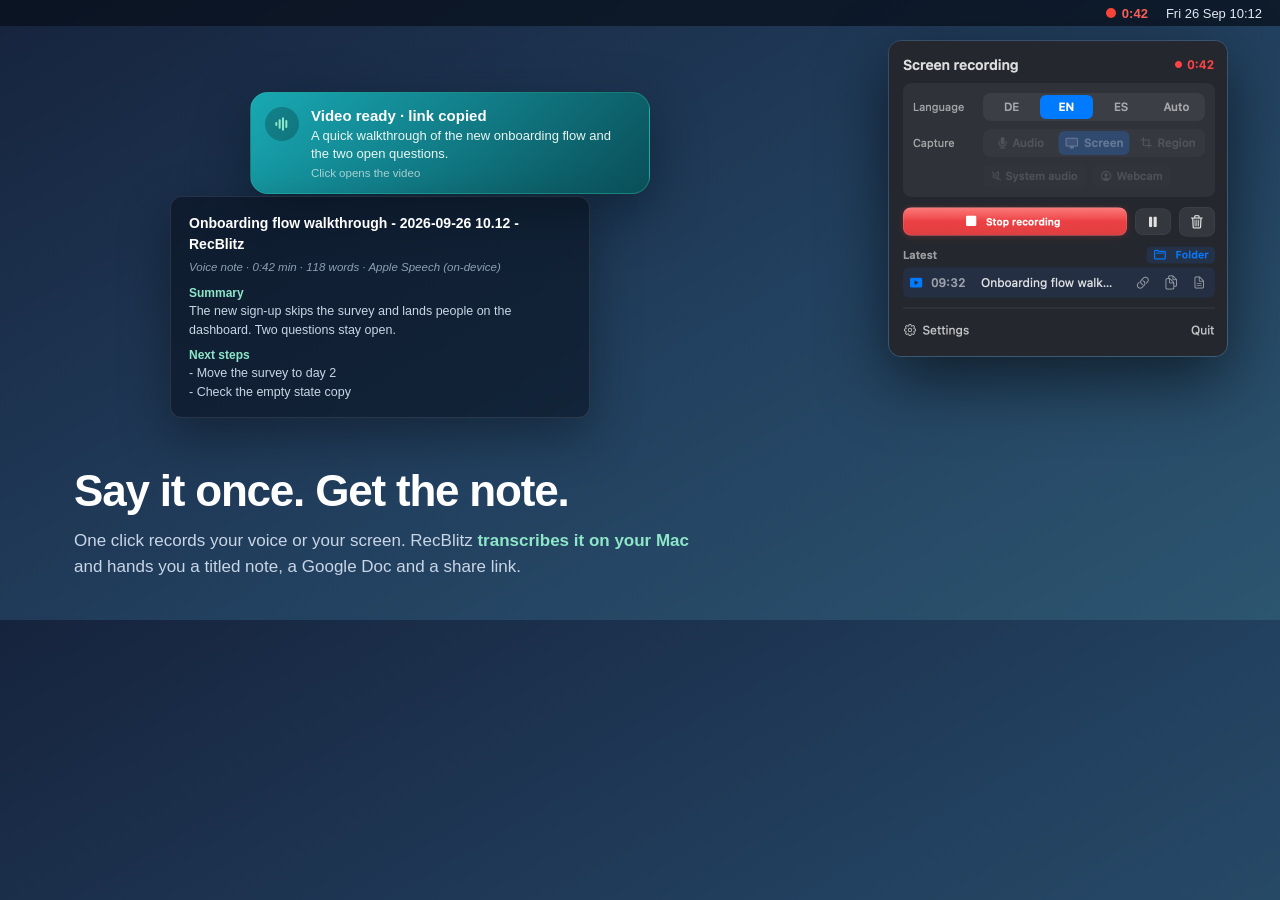
==== docs/hero.html @ 5b82ba0d "RecBlitz 2.0: voice notes and screen recordings from the menu bar One click records a voice note or " ====
<!doctype html>
<meta charset="utf-8">
<style>
  /* Titelbild. Panel und Einstellungen sind echte Renderings der App
     (RecBlitz --render-panel ... --lang=en --demo-config), nur die Szene
     drumherum ist HTML. Farben wie die MeetingBlitz-Webseite. */
  * { margin:0; padding:0; box-sizing:border-box; }
  body { width:1280px; height:620px; overflow:hidden; position:relative;
    background: linear-gradient(150deg,#16233d 0%,#22405f 55%,#2c5570 100%);
    font: 400 14px -apple-system,"SF Pro Text","Helvetica Neue",sans-serif; color:#fff; }
  .menubar { height:26px; background:rgba(8,14,26,.72); display:flex; align-items:center;
    justify-content:flex-end; gap:18px; padding:0 18px; font-size:13px; color:#e6edf6; }
  .menubar .rec { display:flex; align-items:center; gap:6px; color:#ff6259; font-weight:600;
    font-variant-numeric:tabular-nums; }
  .menubar .rec i { width:10px; height:10px; border-radius:50%; background:#ff453a; display:block; }
  .panel { position:absolute; right:52px; top:40px; width:340px; border-radius:13px; overflow:hidden;
    box-shadow:0 24px 64px rgba(0,0,0,.55); border:.5px solid rgba(255,255,255,.10); }
  .panel img { width:340px; display:block; }
  .banner { position:absolute; left:250px; top:92px; width:400px; padding:14px 18px 14px 14px;
    border-radius:18px; display:flex; gap:12px; align-items:flex-start;
    background:linear-gradient(135deg,#18A9B4,#0A4E58); border:1px solid rgba(46,199,160,.35);
    box-shadow:0 18px 50px rgba(4,20,30,.5); }
  .banner .ic { width:34px; height:34px; border-radius:50%; background:rgba(0,0,0,.22); flex:none;
    display:flex; align-items:center; justify-content:center; }
  .banner b { display:block; font-size:15px; font-weight:600; }
  .banner p { font-size:13px; color:#EAF6F2; margin-top:3px; line-height:1.35; }
  .banner small { display:block; font-size:11.5px; color:rgba(234,246,242,.7); margin-top:5px; }
  .note { position:absolute; left:170px; top:196px; width:420px; padding:16px 18px; border-radius:12px;
    background:rgba(7,14,27,.55); border:1px solid rgba(255,255,255,.10); font-size:12.5px; color:#c9d6e6;
    box-shadow:0 18px 50px rgba(0,0,0,.35); line-height:1.5; }
  .note .h { color:#fff; font-weight:700; font-size:14px; margin-bottom:4px; }
  .note .m { color:#8fa0b5; font-style:italic; font-size:11.5px; margin-bottom:8px; }
  .note .s { color:#8EE6C8; font-weight:600; font-size:12px; margin-top:6px; }
  h1 { position:absolute; left:74px; top:466px; font-size:44px; letter-spacing:-1.2px; font-weight:800; }
  .sub { position:absolute; left:74px; top:528px; width:640px; font-size:17px; color:#c9d6e6; line-height:1.5; }
  .sub b { color:#8EE6C8; font-weight:600; }
</style>
<div class="menubar"><span class="rec"><i></i>0:42</span><span>Fri 26 Sep 10:12</span></div>

<div class="banner">
  <div class="ic"><svg width="16" height="16" viewBox="0 0 24 24" fill="#8EE6C8"><rect x="2" y="9" width="3" height="6" rx="1.5"/><rect x="7" y="5" width="3" height="14" rx="1.5"/><rect x="12" y="2" width="3" height="20" rx="1.5"/><rect x="17" y="6" width="3" height="12" rx="1.5"/></svg></div>
  <div><b>Video ready · link copied</b>
    <p>A quick walkthrough of the new onboarding flow and the two open questions.</p>
    <small>Click opens the video</small></div>
</div>

<div class="note">
  <div class="h">Onboarding flow walkthrough - 2026-09-26 10.12 - RecBlitz</div>
  <div class="m">Voice note · 0:42 min · 118 words · Apple Speech (on-device)</div>
  <div class="s">Summary</div>
  <div>The new sign-up skips the survey and lands people on the dashboard. Two questions stay open.</div>
  <div class="s">Next steps</div>
  <div>- Move the survey to day 2<br>- Check the empty state copy</div>
</div>

<div class="panel"><img src="raw/panel-recording.png"></div>

<h1>Say it once. Get the note.</h1>
<div class="sub">One click records your voice or your screen. RecBlitz <b>transcribes it on your Mac</b>
and hands you a titled note, a Google Doc and a share link.</div>
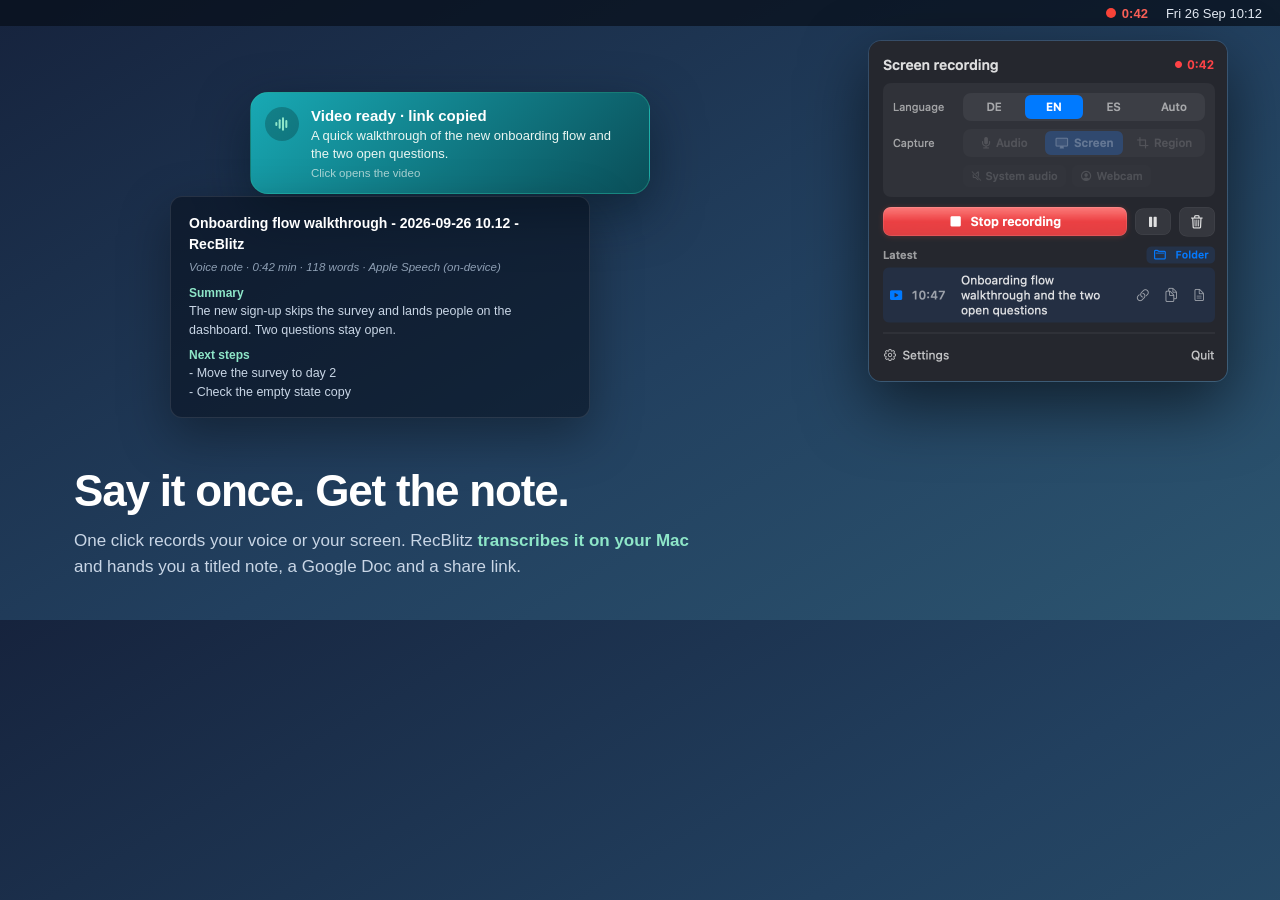
==== commit f994cd00: "Panel 360 pt wide, no truncated labels or titles" ====
--- a/docs/hero.html
+++ b/docs/hero.html
@@ -13,9 +13,9 @@
   .menubar .rec { display:flex; align-items:center; gap:6px; color:#ff6259; font-weight:600;
     font-variant-numeric:tabular-nums; }
   .menubar .rec i { width:10px; height:10px; border-radius:50%; background:#ff453a; display:block; }
-  .panel { position:absolute; right:52px; top:40px; width:340px; border-radius:13px; overflow:hidden;
+  .panel { position:absolute; right:52px; top:40px; width:360px; border-radius:13px; overflow:hidden;
     box-shadow:0 24px 64px rgba(0,0,0,.55); border:.5px solid rgba(255,255,255,.10); }
-  .panel img { width:340px; display:block; }
+  .panel img { width:360px; display:block; }
   .banner { position:absolute; left:250px; top:92px; width:400px; padding:14px 18px 14px 14px;
     border-radius:18px; display:flex; gap:12px; align-items:flex-start;
     background:linear-gradient(135deg,#18A9B4,#0A4E58); border:1px solid rgba(46,199,160,.35);
